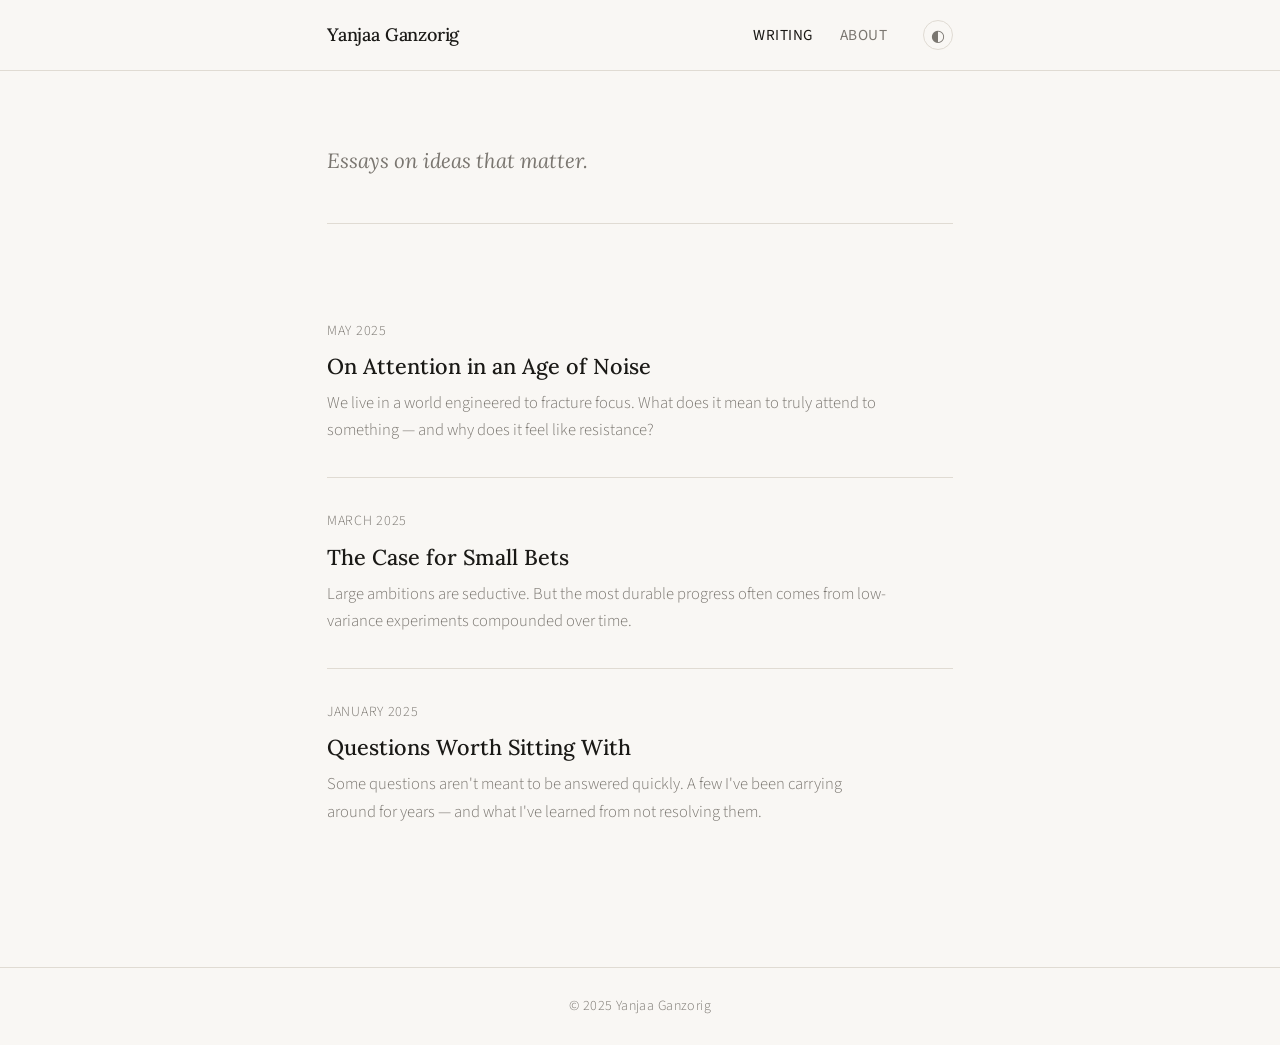
==== yanjaa-blog/index.html @ e40f9bc2 "Changes to be committed: 	new file:   .DS_Store 	new file:   yanjaa-blog/README.md 	new file:   yanj" ====
<!DOCTYPE html>
<html lang="en">
<head>
  <meta charset="UTF-8" />
  <meta name="viewport" content="width=device-width, initial-scale=1.0" />
  <title>Yanjaa Ganzorig</title>
  <link rel="stylesheet" href="style.css" />
  <link href="https://fonts.googleapis.com/css2?family=Lora:ital,wght@0,400;0,500;1,400&family=Source+Sans+3:wght@300;400;500&display=swap" rel="stylesheet" />
</head>
<body>
  <div class="site-wrapper">
    <header class="site-header">
      <div class="header-inner">
        <a href="index.html" class="site-name">Yanjaa Ganzorig</a>
        <nav>
          <a href="index.html" class="nav-link active">Writing</a>
          <a href="about.html" class="nav-link">About</a>
        </nav>
        <button class="theme-toggle" id="themeToggle" aria-label="Toggle theme">
          <span class="theme-icon">◐</span>
        </button>
      </div>
    </header>

    <main class="main-content">
      <section class="intro">
        <p>Essays on ideas that matter.</p>
      </section>

      <section class="post-list">

        <article class="post-item">
          <span class="post-date">May 2025</span>
          <a href="posts/on-attention.html" class="post-title">On Attention in an Age of Noise</a>
          <p class="post-summary">We live in a world engineered to fracture focus. What does it mean to truly attend to something — and why does it feel like resistance?</p>
        </article>

        <article class="post-item">
          <span class="post-date">March 2025</span>
          <a href="posts/small-bets.html" class="post-title">The Case for Small Bets</a>
          <p class="post-summary">Large ambitions are seductive. But the most durable progress often comes from low-variance experiments compounded over time.</p>
        </article>

        <article class="post-item">
          <span class="post-date">January 2025</span>
          <a href="posts/questions.html" class="post-title">Questions Worth Sitting With</a>
          <p class="post-summary">Some questions aren't meant to be answered quickly. A few I've been carrying around for years — and what I've learned from not resolving them.</p>
        </article>

      </section>
    </main>

    <footer class="site-footer">
      <p>© 2025 Yanjaa Ganzorig</p>
    </footer>
  </div>

  <script src="theme.js"></script>
</body>
</html>
---- yanjaa-blog/style.css ----
/* =============================================
   YANJAA GANZORIG — BLOG
   Inspired by Dario Amodei's minimal aesthetic
   ============================================= */

:root {
  --bg:           #f9f7f4;
  --bg-subtle:    #f2efe9;
  --text:         #1a1916;
  --text-muted:   #7a7670;
  --accent:       #2d5a27;
  --accent-hover: #1e3d1b;
  --border:       #e0dbd3;
  --link:         #2d5a27;
  --max-width:    680px;
  --font-serif:   'Lora', Georgia, serif;
  --font-sans:    'Source Sans 3', system-ui, sans-serif;
}

[data-theme="dark"] {
  --bg:           #141210;
  --bg-subtle:    #1c1a17;
  --text:         #e8e4dc;
  --text-muted:   #7a7670;
  --accent:       #7db874;
  --accent-hover: #9dcf94;
  --border:       #2a2722;
  --link:         #7db874;
}

/* ---- Reset ---- */
*, *::before, *::after { box-sizing: border-box; margin: 0; padding: 0; }

html {
  font-size: 18px;
  -webkit-font-smoothing: antialiased;
}

body {
  background-color: var(--bg);
  color: var(--text);
  font-family: var(--font-sans);
  font-weight: 300;
  line-height: 1.7;
  transition: background-color 0.2s ease, color 0.2s ease;
}

/* ---- Layout ---- */
.site-wrapper {
  min-height: 100vh;
  display: flex;
  flex-direction: column;
}

.main-content {
  flex: 1;
  max-width: var(--max-width);
  margin: 0 auto;
  padding: 4rem 1.5rem 6rem;
  width: 100%;
  animation: fadeUp 0.4s ease both;
}

@keyframes fadeUp {
  from { opacity: 0; transform: translateY(10px); }
  to   { opacity: 1; transform: translateY(0); }
}

/* ---- Header ---- */
.site-header {
  border-bottom: 1px solid var(--border);
  position: sticky;
  top: 0;
  background-color: var(--bg);
  z-index: 10;
  transition: background-color 0.2s ease;
}

.header-inner {
  max-width: var(--max-width);
  margin: 0 auto;
  padding: 1.1rem 1.5rem;
  display: flex;
  align-items: center;
  gap: 2rem;
}

.site-name {
  font-family: var(--font-serif);
  font-size: 1rem;
  font-weight: 500;
  color: var(--text);
  text-decoration: none;
  letter-spacing: -0.01em;
  flex: 1;
}

.site-name:hover { color: var(--accent); }

nav {
  display: flex;
  gap: 1.5rem;
}

.nav-link {
  font-family: var(--font-sans);
  font-size: 0.85rem;
  font-weight: 400;
  color: var(--text-muted);
  text-decoration: none;
  letter-spacing: 0.03em;
  text-transform: uppercase;
  transition: color 0.15s;
}

.nav-link:hover,
.nav-link.active {
  color: var(--text);
}

.theme-toggle {
  background: none;
  border: 1px solid var(--border);
  color: var(--text-muted);
  cursor: pointer;
  width: 30px;
  height: 30px;
  border-radius: 50%;
  display: flex;
  align-items: center;
  justify-content: center;
  font-size: 0.9rem;
  transition: border-color 0.15s, color 0.15s;
  flex-shrink: 0;
}

.theme-toggle:hover {
  border-color: var(--text-muted);
  color: var(--text);
}

/* ---- Home: intro ---- */
.intro {
  margin-bottom: 3.5rem;
  padding-bottom: 2.5rem;
  border-bottom: 1px solid var(--border);
}

.intro p {
  font-family: var(--font-serif);
  font-size: 1.15rem;
  color: var(--text-muted);
  font-style: italic;
}

/* ---- Post list ---- */
.post-list {
  display: flex;
  flex-direction: column;
  gap: 0;
}

.post-item {
  padding: 1.8rem 0;
  border-bottom: 1px solid var(--border);
}

.post-item:last-child {
  border-bottom: none;
}

.post-date {
  display: block;
  font-size: 0.78rem;
  color: var(--text-muted);
  letter-spacing: 0.05em;
  text-transform: uppercase;
  margin-bottom: 0.4rem;
  font-family: var(--font-sans);
}

.post-title {
  display: block;
  font-family: var(--font-serif);
  font-size: 1.2rem;
  font-weight: 500;
  color: var(--text);
  text-decoration: none;
  line-height: 1.4;
  margin-bottom: 0.5rem;
  transition: color 0.15s;
}

.post-title:hover {
  color: var(--link);
}

.post-summary {
  font-size: 0.92rem;
  color: var(--text-muted);
  line-height: 1.65;
  max-width: 560px;
}

/* ---- Prose pages (About, Post) ---- */
.prose-page {
  max-width: 100%;
}

.page-title {
  font-family: var(--font-serif);
  font-size: 1.7rem;
  font-weight: 500;
  letter-spacing: -0.02em;
  margin-bottom: 2rem;
  padding-bottom: 1.5rem;
  border-bottom: 1px solid var(--border);
}

.post-header {
  margin-bottom: 2.5rem;
  padding-bottom: 1.5rem;
  border-bottom: 1px solid var(--border);
}

.post-meta {
  font-size: 0.78rem;
  color: var(--text-muted);
  letter-spacing: 0.05em;
  text-transform: uppercase;
  margin-bottom: 0.6rem;
}

.post-heading {
  font-family: var(--font-serif);
  font-size: 1.9rem;
  font-weight: 500;
  letter-spacing: -0.02em;
  line-height: 1.25;
  color: var(--text);
}

/* ---- Prose body ---- */
.prose-page p {
  font-family: var(--font-serif);
  font-size: 1rem;
  line-height: 1.85;
  color: var(--text);
  margin-bottom: 1.5rem;
}

.prose-page p em {
  color: var(--text);
}

.prose-page a {
  color: var(--link);
  text-decoration: underline;
  text-underline-offset: 3px;
  transition: color 0.15s;
}

.prose-page a:hover {
  color: var(--accent-hover);
}

/* ---- Post footer ---- */
.post-footer-nav {
  margin-top: 3rem;
  padding-top: 2rem;
  border-top: 1px solid var(--border);
}

.back-link {
  font-size: 0.85rem;
  color: var(--text-muted);
  text-decoration: none;
  letter-spacing: 0.02em;
  transition: color 0.15s;
}

.back-link:hover {
  color: var(--text);
}

/* ---- Footer ---- */
.site-footer {
  border-top: 1px solid var(--border);
  padding: 1.5rem;
  text-align: center;
}

.site-footer p {
  font-size: 0.78rem;
  color: var(--text-muted);
  letter-spacing: 0.03em;
}

/* ---- Responsive ---- */
@media (max-width: 600px) {
  html { font-size: 16px; }

  .header-inner { gap: 1rem; }

  .post-heading { font-size: 1.5rem; }

  .main-content { padding: 2.5rem 1.2rem 4rem; }
}
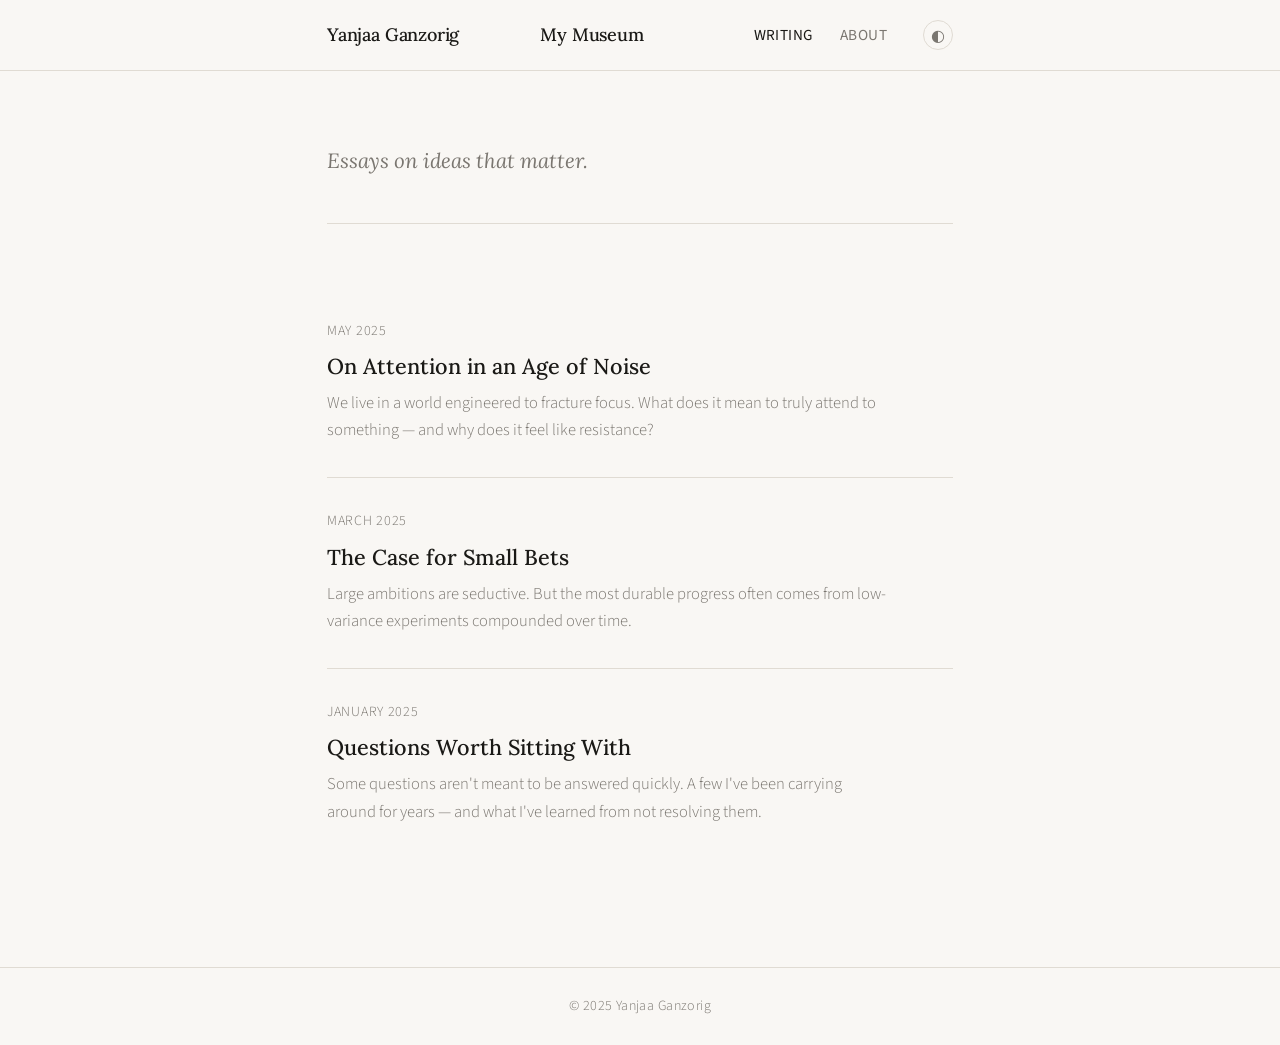
==== commit b3f09388: "added new title" ====
--- a/yanjaa-blog/index.html
+++ b/yanjaa-blog/index.html
@@ -12,6 +12,7 @@
     <header class="site-header">
       <div class="header-inner">
         <a href="index.html" class="site-name">Yanjaa Ganzorig</a>
+        <a href="index.html" class="site-name">My Museum</a>
         <nav>
           <a href="index.html" class="nav-link active">Writing</a>
           <a href="about.html" class="nav-link">About</a>
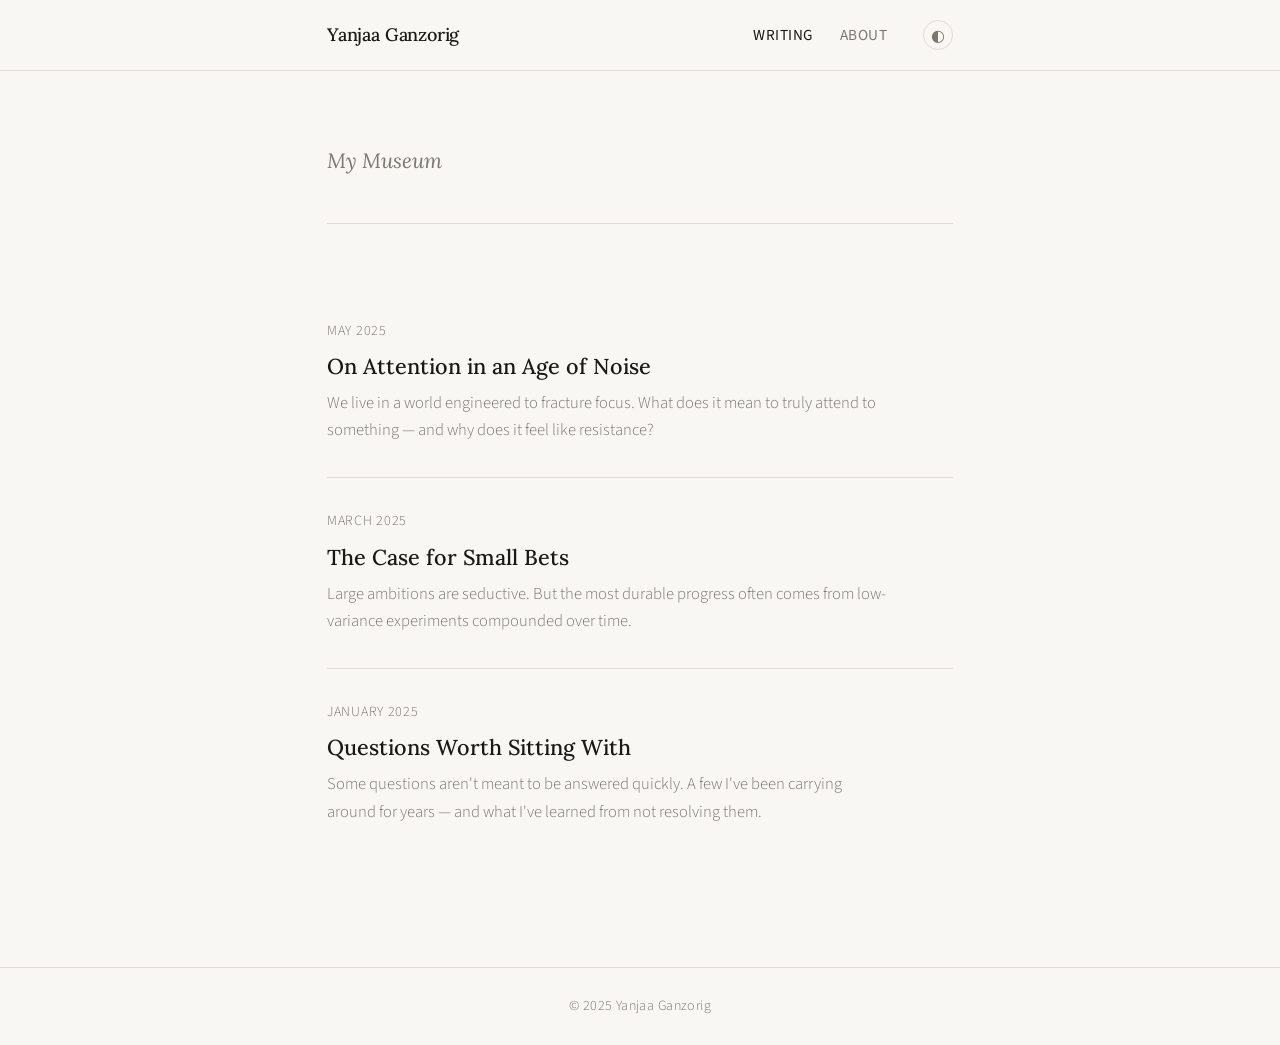
==== commit 06cc47cf: "changed title" ====
--- a/yanjaa-blog/index.html
+++ b/yanjaa-blog/index.html
@@ -12,7 +12,6 @@
     <header class="site-header">
       <div class="header-inner">
         <a href="index.html" class="site-name">Yanjaa Ganzorig</a>
-        <a href="index.html" class="site-name">My Museum</a>
         <nav>
           <a href="index.html" class="nav-link active">Writing</a>
           <a href="about.html" class="nav-link">About</a>
@@ -25,7 +24,7 @@
 
     <main class="main-content">
       <section class="intro">
-        <p>Essays on ideas that matter.</p>
+        <p>My Museum</p>
       </section>
 
       <section class="post-list">
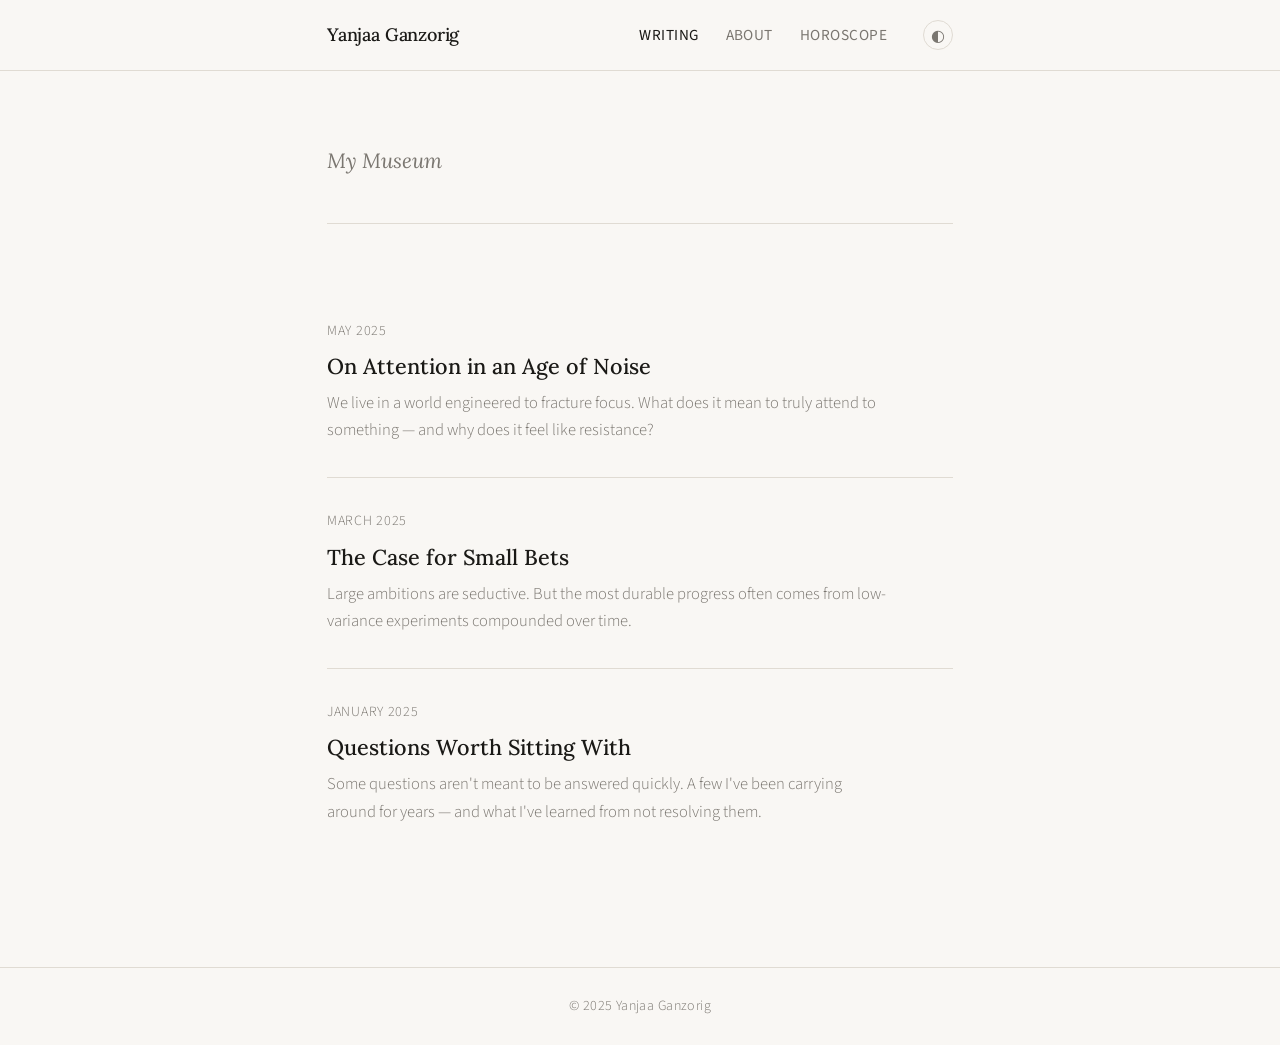
==== commit 6623605a: "trying to add horoscope page" ====
--- a/yanjaa-blog/index.html
+++ b/yanjaa-blog/index.html
@@ -15,6 +15,7 @@
         <nav>
           <a href="index.html" class="nav-link active">Writing</a>
           <a href="about.html" class="nav-link">About</a>
+          <a href="horoscope.html" class="nav-link">Horoscope</a>
         </nav>
         <button class="theme-toggle" id="themeToggle" aria-label="Toggle theme">
           <span class="theme-icon">◐</span>
